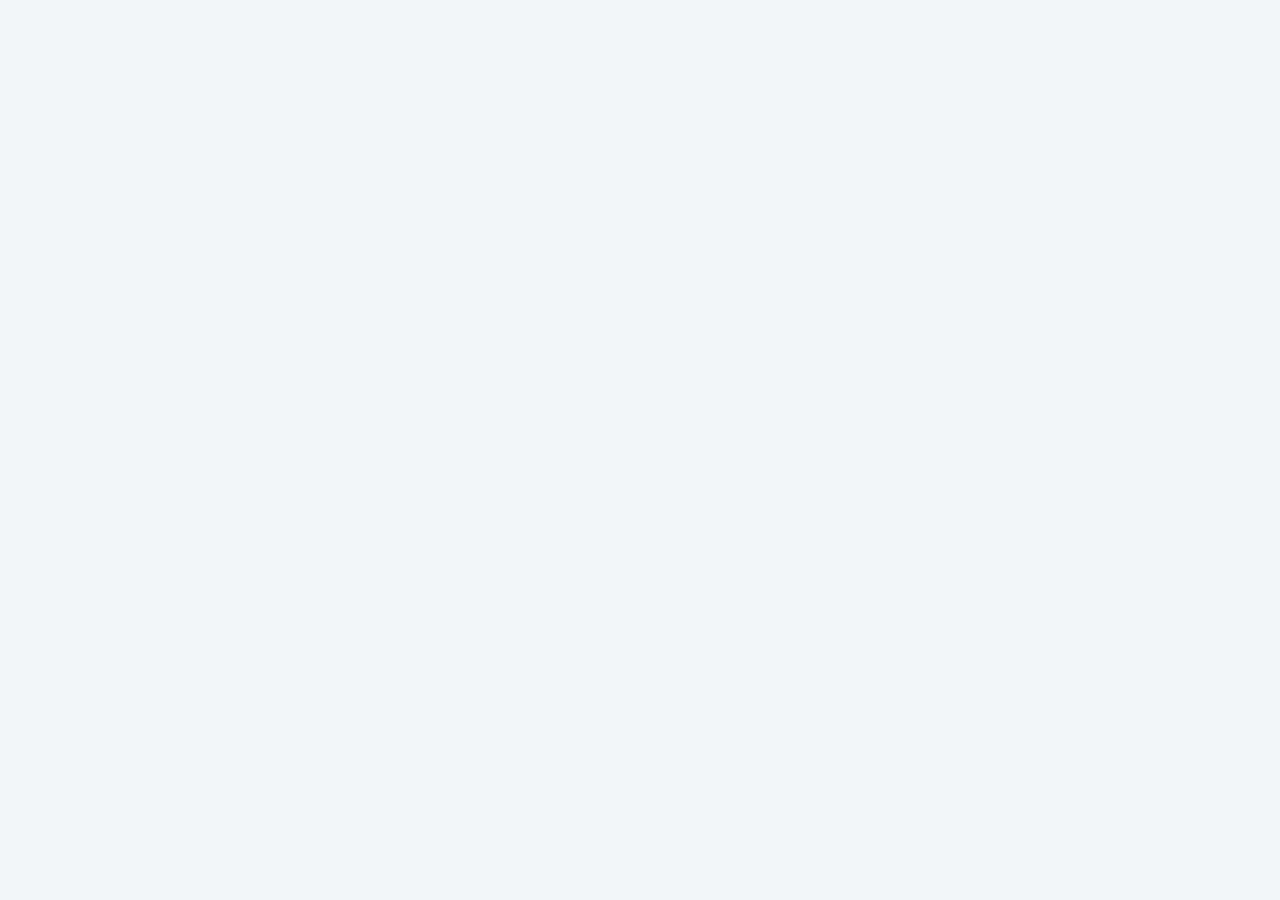
==== admin/index.html @ 145944e2 "Connect admin to shared Codespaces data storage" ====
<!doctype html><html lang="ko"><head><meta charset="utf-8"><meta name="viewport" content="width=device-width,initial-scale=1"><meta name="theme-color" content="#102a43"><title>TOURFORU Ride 관리자</title><link rel="stylesheet" href="../css/admin.css?v=26092913"><script src="https://dapi.kakao.com/v2/maps/sdk.js?appkey=92ef0a27d48ac3aa707ca6fd810e5591&libraries=services"></script></head><body><div id="adminApp"></div><script>window.TOURFORU_API_BASE="https://glorious-journey-69p6ww67rx65f55gv-8080.app.github.dev";</script><script src="../js/data.js?v=26092907"></script><script src="../js/store.js?v=26092904"></script><script src="../js/admin.js?v=26092916"></script></body></html>
---- css/admin.css ----
*{box-sizing:border-box}body{margin:0;font-family:system-ui,-apple-system,"Noto Sans KR",sans-serif;background:#f3f6f9;color:#17202a}button,input,textarea{font:inherit}button{cursor:pointer}.layout{min-height:100vh;display:grid;grid-template-columns:248px minmax(0,1fr)}.side{background:#142b45;color:#fff;padding:30px 16px;position:sticky;top:0;height:100vh}.logo{font-weight:900;font-size:20px}.logo b{color:#64cdb0}.logo small{display:block;margin-top:5px;font-size:10px;letter-spacing:3px;color:#b5c4d2}.side nav{margin-top:34px;display:grid;gap:7px}.side button,.site{border:0;background:transparent;color:#cbd7e2;text-align:left;padding:13px 14px;border-radius:11px;text-decoration:none}.side button.on{background:#fff;color:#142b45;font-weight:850}.site{display:block;margin-top:28px;border:1px solid #38526d}.main{padding:44px clamp(24px,4vw,64px);width:100%;max-width:1600px}.head{display:flex;justify-content:space-between;gap:28px;align-items:center;margin-bottom:28px}.eyebrow,.section-label{display:block;color:#18836a;font-size:12px;font-weight:900;letter-spacing:1.5px}.head h1{font-size:34px;margin:6px 0 4px;letter-spacing:-1px}.head p,.editor-title p,.section-head p{margin:0;color:#6b7788}.head p strong,.section-head p strong{color:#273444}.btn{border:1px solid #d8e0e8;background:#fff;border-radius:9px;padding:10px 14px;font-weight:800;color:#273444}.btn.large{padding:14px 20px}.primary{background:#142b45;border-color:#142b45;color:#fff}.secondary{background:#edf8f4;border-color:#cceadf;color:#11725b}.danger{color:#b42318}.ghost{background:#fff}.workspace{display:grid;grid-template-columns:310px minmax(0,1fr);gap:20px;align-items:start}.panel{background:#fff;border:1px solid #e0e6ed;border-radius:18px;box-shadow:0 5px 18px rgba(16,42,67,.035)}.catalog{padding:18px;position:sticky;top:20px}.editor{padding:26px}.panel-head,.editor-title,.section-head{display:flex;align-items:center;justify-content:space-between;gap:16px}.panel-head h2,.editor-title h2,.section-head h2{margin:3px 0 0}.count{font-size:13px;background:#f0f3f6;padding:6px 9px;border-radius:20px}.list{display:grid;gap:8px;margin-top:15px}.item{display:flex;align-items:center;justify-content:space-between;gap:8px;padding:14px;border:1px solid #e5eaf0;border-radius:12px;cursor:pointer}.item:hover{border-color:#a9cfc4}.item.on{border:1.5px solid #25846d;background:#f1faf7}.item-copy{min-width:0}.item strong,.item span{display:block}.item strong{font-size:15px}.item span{font-size:12px;color:#748092;margin-top:4px}.order{display:flex;gap:4px}.order button,.mini{border:1px solid #d9e1e8;background:#fff;border-radius:7px;padding:5px 8px}.editor-title{padding-bottom:20px;border-bottom:1px solid #edf0f3}.status{padding:6px 11px;border-radius:20px;font-size:12px;font-weight:900}.status.on{background:#e8f8f1;color:#087a5b}.status.off{background:#f2f4f7;color:#667085}.edit-block{padding:23px 0;border-bottom:1px solid #edf0f3}.block-head{display:flex;align-items:baseline;gap:12px;margin-bottom:16px}.block-head>strong{font-size:17px}.block-head>span{font-size:12px;color:#778394}.fields{display:grid;grid-template-columns:1fr 1fr;gap:14px}.field{display:grid;gap:7px}.field.full{grid-column:1/-1}.field label,.compact-field label{font-size:12px;font-weight:850;color:#344054}.field input,.field textarea,.compact-field input{width:100%;border:1px solid #d7dee7;border-radius:9px;padding:11px 12px;background:#fff}.field input:focus,.field textarea:focus,.compact-field input:focus{outline:2px solid #bce5d9;border-color:#27866e}.field textarea{min-height:92px;resize:vertical}.help{font-size:11px;color:#8a95a3}.upload-box{border:1.5px dashed #9db6ae;background:#f7fcfa;border-radius:13px;min-height:116px;display:flex;align-items:center;justify-content:center;flex-direction:column;gap:3px;cursor:pointer}.upload-box:hover{background:#eff9f5}.upload-box input{display:none}.upload-icon{font-size:24px;color:#18836a}.upload-box small{color:#7a8794}.image-grid{display:grid;grid-template-columns:repeat(3,minmax(0,1fr));gap:12px;margin-top:14px}.image-tile{border:1px solid #e0e6ed;border-radius:12px;overflow:hidden;background:#fff}.image-tile img{display:block;width:100%;height:130px;object-fit:cover;background:#eef2f5}.image-meta{padding:9px;display:flex;justify-content:space-between;align-items:center;gap:8px;font-size:11px;font-weight:800}.image-meta>div{display:flex;gap:3px}.danger-text{color:#b42318}.image-empty{grid-column:1/-1;text-align:center;padding:24px;color:#98a2b3;background:#f8fafb;border-radius:10px}.settings-row{display:grid;grid-template-columns:1fr 1fr 160px;gap:10px}.toggle-card{display:flex;align-items:center;gap:10px;border:1px solid #e0e6ed;border-radius:11px;padding:12px;cursor:pointer}.toggle-card input{width:17px;height:17px}.toggle-card span{display:grid;gap:2px}.toggle-card small{color:#7a8794}.compact-field{display:grid;gap:6px}.editor-actions{display:flex;gap:8px;flex-wrap:wrap;padding:20px 0}.child-section{margin-top:10px;padding-top:24px;border-top:5px solid #f3f6f9}.section-head{margin-bottom:15px}.group{border:1px solid #dfe6ed;border-radius:14px;padding:16px;margin-top:11px}.group-title{display:flex;justify-content:space-between;gap:15px}.group-title p{margin:5px 0 0;color:#6e7a89;font-size:13px}.group-label{display:block;font-size:10px;color:#18836a;font-weight:900;letter-spacing:1px;margin-bottom:5px}.row{display:flex;gap:6px;flex-wrap:wrap}.route-list-admin{display:grid;gap:7px;margin-top:13px}.route{padding:11px 12px;background:#f7f9fb;border-radius:9px;font-size:12px;display:flex;justify-content:space-between;align-items:center}.route>div:first-child{display:grid;gap:3px}.route span{color:#758190}.empty-admin{padding:34px;text-align:center;color:#98a2b3}.empty-admin.small{padding:16px}.modal-backdrop{position:fixed;inset:0;background:rgba(8,19,32,.55);display:grid;place-items:center;padding:20px;z-index:1000}.modal{background:#fff;border-radius:18px;width:min(720px,100%);max-height:90vh;overflow:auto;box-shadow:0 25px 70px rgba(0,0,0,.2)}.modal-head{display:flex;justify-content:space-between;align-items:start;padding:22px 24px;border-bottom:1px solid #edf0f3}.modal-head h2{margin:4px 0 0}.close{border:0;background:transparent;font-size:28px}.modal-body{padding:24px}.modal-actions{padding:16px 24px;border-top:1px solid #edf0f3;display:flex;justify-content:flex-end;gap:8px}.checks{display:flex;gap:18px!important;flex-direction:row!important;align-items:center}.checks label{display:flex;align-items:center;gap:7px}.checks input{width:auto}.admin-toast{position:fixed;left:50%;bottom:28px;transform:translateX(-50%);background:#142b45;color:#fff;padding:12px 18px;border-radius:10px;z-index:1200}@media(max-width:1050px){.workspace{grid-template-columns:260px 1fr}.image-grid{grid-template-columns:repeat(2,1fr)}.settings-row{grid-template-columns:1fr 1fr}.compact-field{grid-column:1/-1}}@media(max-width:780px){.layout{grid-template-columns:1fr}.side{height:auto;position:static;padding:20px 14px}.side nav{grid-template-columns:repeat(2,1fr);margin-top:18px}.main{padding:24px 14px}.head{align-items:flex-start;flex-direction:column}.workspace{grid-template-columns:1fr}.catalog{position:static}.fields,.settings-row{grid-template-columns:1fr}.field.full,.compact-field{grid-column:auto}.image-grid{grid-template-columns:1fr 1fr}.group-title,.route{align-items:flex-start;flex-direction:column}.block-head{align-items:flex-start;flex-direction:column;gap:3px}}@media(max-width:460px){.image-grid{grid-template-columns:1fr}.editor{padding:18px}.head h1{font-size:28px}}.image-tile{position:relative;cursor:grab;transition:transform .15s ease,box-shadow .15s ease,border-color .15s ease}.image-tile:active{cursor:grabbing}.image-tile.is-hero{border:2px solid #18836a}.image-tile.dragging{opacity:.45;transform:scale(.98)}.image-tile.drag-over{border:2px dashed #18836a;box-shadow:0 0 0 4px rgba(24,131,106,.08)}.drag-hint{position:absolute;z-index:2;top:8px;left:8px;background:rgba(20,43,69,.84);color:#fff;border-radius:6px;padding:4px 7px;font-size:10px;font-weight:800;opacity:0;transition:opacity .15s}.image-tile:hover .drag-hint{opacity:1}.hero-check{display:flex;align-items:center;gap:6px;cursor:pointer;font-weight:850}.hero-check input{accent-color:#18836a}.image-tile.is-hero .hero-check span{color:#11725b}.image-number{color:#98a2b3;margin-right:5px}.modal-section{margin-top:24px;padding-top:20px;border-top:1px solid #e7ecf1}.modal-section-head{display:flex;justify-content:space-between;align-items:center;gap:12px;margin-bottom:12px}.modal-section-head>div{display:grid;gap:3px}.modal-section-head strong{font-size:15px}.modal-section-head small{color:#7a8794}.point-rows{display:grid;gap:8px}.point-row{display:grid;grid-template-columns:30px 105px 1fr 1.4fr auto;gap:7px;align-items:center}.point-order{width:28px;height:28px;display:grid;place-items:center;border-radius:50%;background:#eaf7f3;color:#11725b;font-size:11px;font-weight:900}.point-row select,.point-row input{min-width:0;width:100%;border:1px solid #d7dee7;border-radius:8px;padding:9px 10px;background:#fff}.route-upload{display:inline-flex;align-items:center}.route-upload input{display:none}.route-image-grid{display:grid;grid-template-columns:repeat(4,minmax(0,1fr));gap:9px}.route-image-tile{border:1px solid #dfe6ed;border-radius:10px;overflow:hidden;background:#fff}.route-image-tile img{width:100%;height:90px;object-fit:cover;display:block}.route-image-tile button{margin:6px;float:right}@media(max-width:780px){.point-row{grid-template-columns:30px 1fr}.point-row .point-name,.point-row .point-address{grid-column:2}.point-row button{grid-column:2;justify-self:end}.route-image-grid{grid-template-columns:repeat(2,1fr)}}.group{transition:border-color .15s,box-shadow .15s}.group-title{cursor:pointer;align-items:center}.group-main,.route-main{display:flex;align-items:center;gap:10px;min-width:0}.drag-grip{font-size:18px;line-height:1;color:#9aa7b5;cursor:grab;user-select:none;letter-spacing:-3px;padding-right:4px}.group.sort-dragging,.route.sort-dragging{opacity:.45}.group.sort-over,.route.sort-over{border-color:#18836a!important;box-shadow:0 0 0 3px rgba(24,131,106,.1)}.expand-btn{border:0;background:#f0f7f5;color:#176f5a;border-radius:8px;padding:9px 11px;font-weight:850}.group:not(.expanded){padding-bottom:16px}.route-upload-box{border:1.5px dashed #9db6ae;background:#f7fcfa;border-radius:12px;min-height:92px;display:flex;align-items:center;justify-content:center;flex-direction:column;gap:2px;cursor:pointer;margin-bottom:12px}.route-upload-box:hover{background:#eff9f5}.route-upload-box>span{font-size:22px;color:#18836a}.route-upload-box>small{color:#7a8794}.route-upload-box input{display:none}.route-image-tile{position:relative;cursor:grab;transition:opacity .15s,border-color .15s,box-shadow .15s}.route-image-tile.dragging{opacity:.45}.route-image-tile.drag-over{border-color:#18836a;box-shadow:0 0 0 3px rgba(24,131,106,.1)}.route-image-grip{position:absolute;top:6px;left:6px;z-index:2;background:rgba(20,43,69,.82);color:#fff;border-radius:5px;padding:2px 6px;font-size:10px;letter-spacing:-2px}.route-image-tile>div{display:flex;align-items:center;justify-content:space-between;padding:6px 7px;font-size:10px}.route-image-tile button{margin:0;float:none}.modal{width:min(900px,100%)}@media(max-width:780px){.group-title{align-items:flex-start}.group-main{align-items:flex-start}.drag-grip{padding-top:4px}}/* Compact admin density */.main{padding-top:26px;padding-bottom:28px}.head{margin-bottom:18px}.head h1{font-size:30px}.editor{padding:20px}.edit-block{padding:16px 0}.editor-title{padding-bottom:14px}.editor-actions{padding:14px 0}.child-section{margin-top:4px;padding-top:16px}.section-head{margin-bottom:9px}.group{padding:9px 12px;margin-top:7px}.group-title{min-height:42px;gap:10px}.group-main{flex:1;display:flex;align-items:center;gap:9px;white-space:nowrap;overflow:hidden}.group-main>strong{font-size:14px;flex:0 0 auto}.group-label{margin:0;flex:0 0 auto;font-size:9px}.group-summary{font-size:11px;color:#7a8794;overflow:hidden;text-overflow:ellipsis;white-space:nowrap;min-width:40px}.child-count{font-size:10px;font-weight:800;color:#17725c;background:#edf8f4;padding:4px 7px;border-radius:12px;flex:0 0 auto}.group-title .row{flex:0 0 auto;flex-wrap:nowrap}.group-title .btn{padding:7px 10px;font-size:12px}.group:not(.expanded){padding-bottom:9px}.route-list-admin{margin-top:7px;gap:5px;border-top:1px solid #edf1f4;padding-top:7px}.route{padding:8px 10px;min-height:38px}.route .btn{padding:6px 9px;font-size:11px}.route-main{min-width:0;flex:1}.route-main>div{min-width:0}.route-main strong{font-size:12px}.route-main span{white-space:nowrap;overflow:hidden;text-overflow:ellipsis}.expand-btn{display:none!important}@media(max-width:1050px){.group-main{flex-wrap:wrap;white-space:normal}.group-summary{flex-basis:100%;padding-left:29px}.group-title .row{flex-wrap:wrap}}.route-main{display:flex!important;align-items:center!important;gap:7px!important;white-space:nowrap;overflow:hidden}.route-main>strong{flex:0 0 auto;font-size:12px}.route-main>span:not(.drag-grip){display:block;min-width:0;overflow:hidden;text-overflow:ellipsis;white-space:nowrap}.route-main .drag-grip{flex:0 0 auto;padding-top:0}.route{align-items:center!important}/* Compact image upload control */.upload-box{min-height:54px!important;height:54px!important;flex-direction:row!important;justify-content:flex-start!important;padding:0 16px!important;gap:9px!important}.upload-box .upload-icon{font-size:18px!important}.upload-box small{margin-left:4px}.route-upload-box{min-height:54px!important;height:54px!important;flex-direction:row!important;justify-content:flex-start!important;padding:0 16px!important;gap:9px!important}.route-upload-box>span{font-size:18px!important}.route-upload-box>small{margin-left:4px}@media(max-width:600px){.upload-box,.route-upload-box{height:auto!important;min-height:52px!important;flex-wrap:wrap;padding:10px 12px!important}}.fleet-state{font-size:10px;font-weight:900;border-radius:12px;padding:4px 7px;flex:0 0 auto}.fleet-state.on{background:#e8f8f1;color:#087a5b}.fleet-state.off{background:#f2f4f7;color:#667085}.vehicle-photo{margin-top:10px;width:min(360px,100%);border:1px solid #e0e6ed;border-radius:12px;overflow:hidden}.vehicle-photo img{display:block;width:100%;height:150px;object-fit:cover}.vehicle-settings{grid-template-columns:minmax(260px,420px)}/* Dense vehicle editor */.compact-block{padding:11px 0!important}.compact-block .block-head{margin-bottom:9px}.vehicle-fields{grid-template-columns:2fr 1fr .65fr 1fr .65fr .65fr;gap:9px}.vehicle-fields .span-2{grid-column:auto}.vehicle-fields .field,.rate-fields .field,.maintenance-fields .field{gap:4px}.vehicle-fields input,.rate-fields input,.maintenance-fields input,.driver-search input{padding:8px 10px;height:38px}.split-block{display:grid;grid-template-columns:minmax(280px,.8fr) minmax(460px,1.5fr);gap:22px}.split-block>div+div{border-left:1px solid #edf0f3;padding-left:22px}.rate-fields{grid-template-columns:1fr 1fr;gap:8px}.maintenance-fields{grid-template-columns:repeat(4,1fr);gap:8px}.driver-match{display:flex;align-items:end;gap:8px;flex-wrap:wrap}.driver-search{display:grid;gap:4px;width:min(360px,42vw)}.driver-search label{font-size:12px;font-weight:850}.driver-search input{border:1px solid #d7dee7;border-radius:9px;background:#fff;width:100%}.matched-driver{font-size:11px;color:#176f5a;background:#edf8f4;border-radius:16px;padding:8px 10px}.matched-driver.empty{color:#7a8794;background:#f3f5f7}.vehicle-bottom{display:flex;align-items:center;justify-content:space-between;gap:12px;padding-top:10px}.vehicle-bottom .toggle-card{padding:8px 11px;min-width:210px}.vehicle-bottom .editor-actions{padding:0}.vehicle-image-grid{grid-template-columns:repeat(5,minmax(0,1fr));gap:8px;margin-top:9px}.vehicle-image-grid .image-tile img{height:92px}.vehicle-image-grid .image-meta{padding:6px;font-size:10px}.editor-title{padding-bottom:10px}.editor-title h2{font-size:22px}.block-head>strong{font-size:15px}.block-head>span{font-size:11px}@media(max-width:1250px){.vehicle-fields{grid-template-columns:repeat(3,1fr)}.split-block{grid-template-columns:1fr}.split-block>div+div{border-left:0;padding-left:0;border-top:1px solid #edf0f3;padding-top:10px}.maintenance-fields{grid-template-columns:repeat(2,1fr)}.vehicle-image-grid{grid-template-columns:repeat(4,1fr)}}@media(max-width:780px){.vehicle-fields,.rate-fields,.maintenance-fields{grid-template-columns:1fr 1fr}.vehicle-image-grid{grid-template-columns:repeat(2,1fr)}.vehicle-bottom{align-items:stretch;flex-direction:column}.driver-search{width:100%}}.compact-block{padding:11px 0!important}.compact-block .block-head{margin-bottom:9px}.vehicle-fields{grid-template-columns:2fr 1fr .65fr 1fr .65fr .65fr;gap:9px}.vehicle-fields .field,.rate-fields .field,.maintenance-fields .field{gap:4px}.vehicle-fields input,.rate-fields input,.maintenance-fields input,.driver-search input{padding:8px 10px;height:38px}.split-block{display:grid;grid-template-columns:minmax(280px,.8fr) minmax(460px,1.5fr);gap:22px}.split-block>div+div{border-left:1px solid #edf0f3;padding-left:22px}.rate-fields{grid-template-columns:1fr 1fr;gap:8px}.maintenance-fields{grid-template-columns:repeat(4,1fr);gap:8px}.driver-match{display:flex;align-items:end;gap:8px;flex-wrap:wrap}.driver-search{display:grid;gap:4px;width:min(360px,42vw)}.driver-search label{font-size:12px;font-weight:850}.driver-search input{border:1px solid #d7dee7;border-radius:9px;background:#fff;width:100%}.matched-driver{font-size:11px;color:#176f5a;background:#edf8f4;border-radius:16px;padding:8px 10px}.matched-driver.empty{color:#7a8794;background:#f3f5f7}.vehicle-bottom{display:flex;align-items:center;justify-content:space-between;gap:12px;padding-top:10px}.vehicle-bottom .toggle-card{padding:8px 11px;min-width:210px}.vehicle-bottom .editor-actions{padding:0}.vehicle-image-grid{grid-template-columns:repeat(5,minmax(0,1fr));gap:8px;margin-top:9px}.vehicle-image-grid .image-tile img{height:92px}.vehicle-image-grid .image-meta{padding:6px;font-size:10px}.editor-title{padding-bottom:10px}.editor-title h2{font-size:22px}.block-head>strong{font-size:15px}.block-head>span{font-size:11px}@media(max-width:1250px){.vehicle-fields{grid-template-columns:repeat(3,1fr)}.split-block{grid-template-columns:1fr}.split-block>div+div{border-left:0;padding-left:0;border-top:1px solid #edf0f3;padding-top:10px}.maintenance-fields{grid-template-columns:repeat(2,1fr)}.vehicle-image-grid{grid-template-columns:repeat(4,1fr)}}@media(max-width:780px){.vehicle-fields,.rate-fields,.maintenance-fields{grid-template-columns:1fr 1fr}.vehicle-image-grid{grid-template-columns:repeat(2,1fr)}.vehicle-bottom{align-items:stretch;flex-direction:column}.driver-search{width:100%}}.place-search{position:relative;display:grid;grid-template-columns:1fr auto;gap:5px}.place-results{position:absolute;z-index:20;top:40px;left:0;right:0;background:#fff;border:1px solid #d7dee7;border-radius:8px;box-shadow:0 8px 24px rgba(16,42,67,.12);overflow:hidden}.place-results:empty{display:none}.place-result{width:100%;border:0;border-bottom:1px solid #edf0f3;background:#fff;text-align:left;padding:8px 10px;display:grid;gap:2px}.place-result:hover{background:#f1faf7}.place-result small{color:#778394}.route-mode{display:flex;align-items:center;gap:14px;margin:0 0 9px;font-size:12px}.route-mode label{display:flex;align-items:center;gap:4px}.route-map{height:260px;margin-top:10px;border:1px solid #dfe6ed;border-radius:10px;overflow:hidden;background:#eef2f5}.point-row{grid-template-columns:30px 90px 1.2fr 1fr auto}.point-address{background:#f7f9fb!important}@media(max-width:780px){.route-map{height:220px}.point-row{grid-template-columns:30px 1fr}.place-search,.point-address{grid-column:2}}
.route-path-tools{display:flex;align-items:center;gap:8px;flex-wrap:wrap;margin-top:9px}.route-path-tools small{color:#667085;font-size:11px}.route-path-tools #drawRouteBtn{min-width:138px}
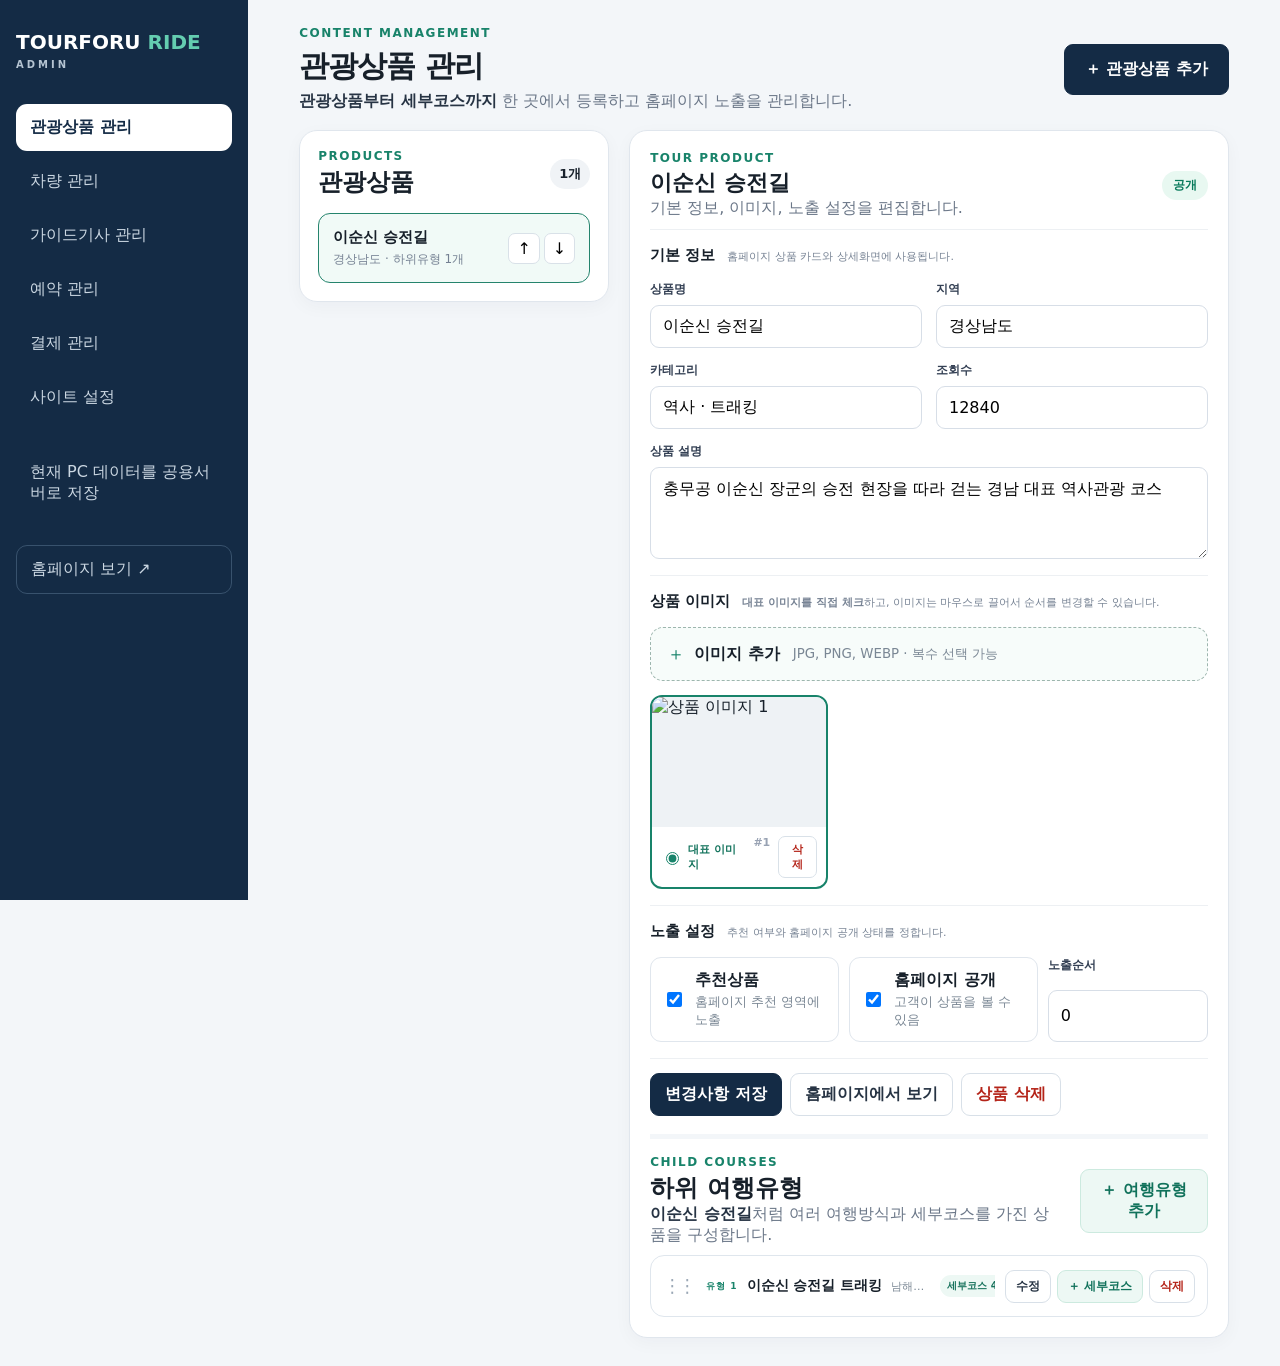
==== commit ce97cf28: "Refresh repaired admin scripts" ====
--- a/admin/index.html
+++ b/admin/index.html
@@ -1 +1 @@
-<!doctype html><html lang="ko"><head><meta charset="utf-8"><meta name="viewport" content="width=device-width,initial-scale=1"><meta name="theme-color" content="#102a43"><title>TOURFORU Ride 관리자</title><link rel="stylesheet" href="../css/admin.css?v=26092913"><script src="https://dapi.kakao.com/v2/maps/sdk.js?appkey=92ef0a27d48ac3aa707ca6fd810e5591&libraries=services"></script></head><body><div id="adminApp"></div><script>window.TOURFORU_API_BASE="https://glorious-journey-69p6ww67rx65f55gv-8080.app.github.dev";</script><script src="../js/data.js?v=26092907"></script><script src="../js/store.js?v=26092904"></script><script src="../js/admin.js?v=26092916"></script></body></html>+<!doctype html><html lang="ko"><head><meta charset="utf-8"><meta name="viewport" content="width=device-width,initial-scale=1"><meta name="theme-color" content="#102a43"><title>TOURFORU Ride 관리자</title><link rel="stylesheet" href="../css/admin.css?v=26092913"><script src="https://dapi.kakao.com/v2/maps/sdk.js?appkey=92ef0a27d48ac3aa707ca6fd810e5591&libraries=services"></script></head><body><div id="adminApp"></div><script>window.TOURFORU_API_BASE="https://glorious-journey-69p6ww67rx65f55gv-8080.app.github.dev";</script><script src="../js/data.js?v=26092907"></script><script src="../js/store.js?v=26092908"></script><script src="../js/admin.js?v=26092919"></script></body></html>
